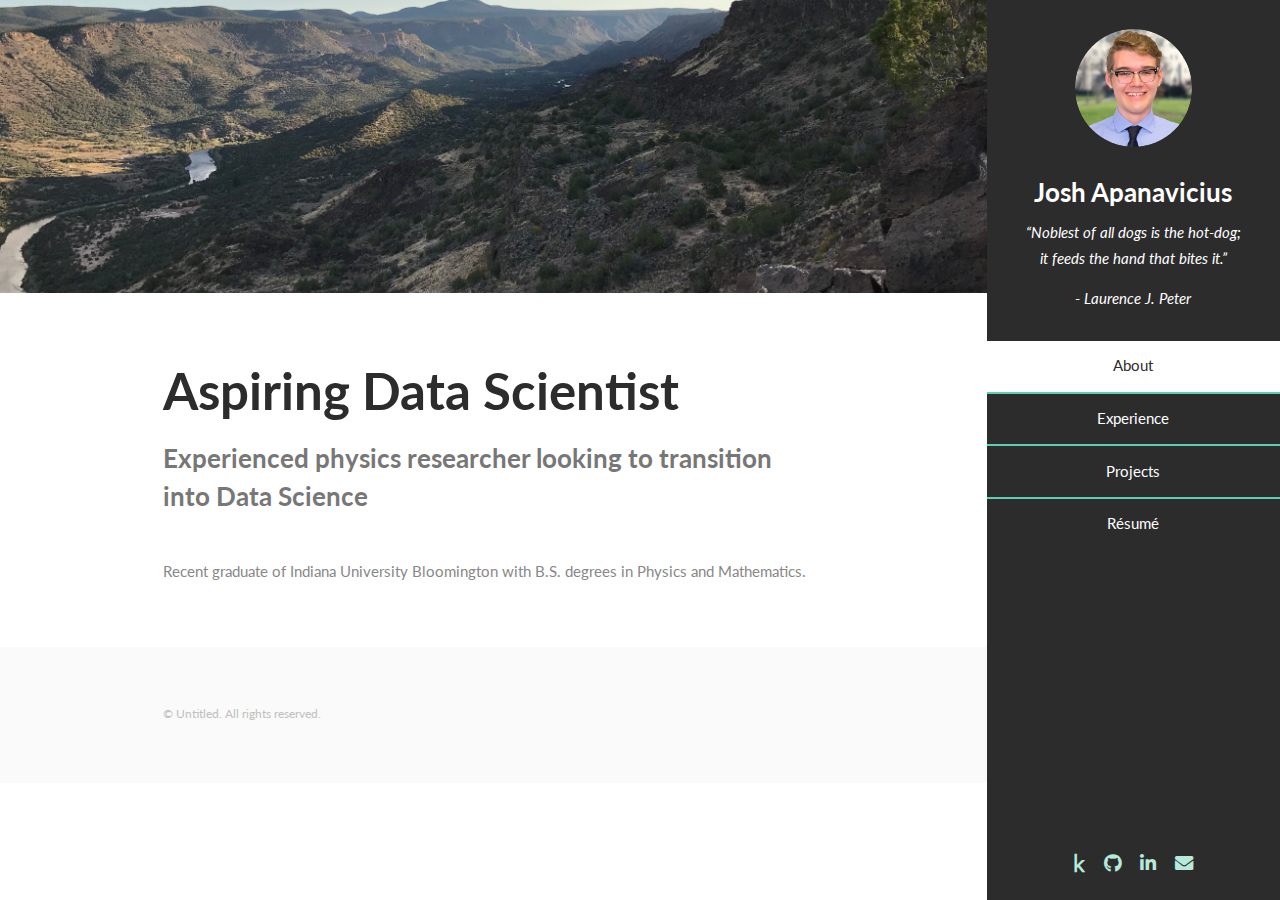
==== index.html @ dcc36e3f "Initial commit" ====
<!DOCTYPE HTML>
<!--
	Read Only by HTML5 UP
	html5up.net | @ajlkn
	Free for personal and commercial use under the CCA 3.0 license (html5up.net/license)
-->
<html>
	<head>
		<title>Read Only by HTML5 UP</title>
		<meta charset="utf-8" />
		<meta name="viewport" content="width=device-width, initial-scale=1, user-scalable=no" />
		<link rel="stylesheet" href="assets/css/main.css" />
	</head>
	<body class="is-preload">

		<!-- Header -->
			<section id="header">
				<header>
					<span class="image avatar"><img src="images/josh.jpg" alt="" /></span>
					<h1 id="logo"><a href="#">Josh Apanavicius</a></h1>
					<p style="color:white;">“Noblest of all dogs is the hot-dog; <br>
						it feeds the hand that bites it.”</p>

					<p style="color:white;"><em>- Laurence J. Peter</em></p>
				</header>
				<nav id="nav">
					<ul>
						<li><a href="#one" class="active">About</a></li>
						<li><a href="experience.html">Experience</a></li>
						<li><a href="projects.html" class="active">Projects</a></li>
						<li><a href="cv/apanavicius_j_cv.pdf" target="_blank">Résumé</a></li>
					</ul>
				</nav>
				<footer>
					<ul class="icons">
						<li><a href="https://www.kaggle.com/japanavi" target="_blank" class="icon brands fa-kaggle"><span class="label">Kaggle</span></a></li>
						<li><a href="https://github.com/japanavi" target="_blank" class="icon brands fa-github"><span class="label">Github</span></a></li>
						<li><a href="https://www.linkedin.com/in/joshua-apanavicius/" target="_blank" class="icon brands fa-linkedin-in"><span class="label">LinkedIn</span></a></li>
						<li><a href="mailto: apanavicius.josh146@gmail.com" class="icon solid fa-envelope"><span class="label">Email</span></a></li>
					</ul>
				</footer>
			</section>

		<!-- Wrapper -->
			<div id="wrapper">

				<!-- Main -->
					<div id="main">

						<!-- One -->
							<section id="one">
								<div class="image main" data-position="center">
									<img src="images/rio_grande.jpg" alt="" />
								</div>
								<div class="container">
									<header class="major">
										<h2>Aspiring Data Scientist</h2>
										<p>Experienced physics researcher looking to transition into Data Science</p>
									</header>
									<p>Recent graduate of Indiana University Bloomington with B.S. degrees in Physics and Mathematics. </p>
								</div>
							</section>

					</div>

				<!-- Footer -->
					<section id="footer">
						<div class="container">
							<ul class="copyright">
								<li>&copy; Untitled. All rights reserved.</li>
							</ul>
						</div>
					</section>

			</div>

		<!-- Scripts -->
			<script src="assets/js/jquery.min.js"></script>
			<script src="assets/js/jquery.scrollex.min.js"></script>
			<script src="assets/js/jquery.scrolly.min.js"></script>
			<script src="assets/js/browser.min.js"></script>
			<script src="assets/js/breakpoints.min.js"></script>
			<script src="assets/js/util.js"></script>
			<script src="assets/js/main.js"></script>

	</body>
</html>
---- assets/css/main.css ----
@import url("fontawesome-all.min.css");
@import url("https://fonts.googleapis.com/css?family=Lato:400,400italic,700,700italic|Source+Code+Pro:400");

/*
	Read Only by HTML5 UP
	html5up.net | @ajlkn
	Free for personal and commercial use under the CCA 3.0 license (html5up.net/license)
*/

html, body, div, span, applet, object,
iframe, h1, h2, h3, h4, h5, h6, p, blockquote,
pre, a, abbr, acronym, address, big, cite,
code, del, dfn, em, img, ins, kbd, q, s, samp,
small, strike, strong, sub, sup, tt, var, b,
u, i, center, dl, dt, dd, ol, ul, li, fieldset,
form, label, legend, table, caption, tbody,
tfoot, thead, tr, th, td, article, aside,
canvas, details, embed, figure, figcaption,
footer, header, hgroup, menu, nav, output, ruby,
section, summary, time, mark, audio, video {
	margin: 0;
	padding: 0;
	border: 0;
	font-size: 100%;
	font: inherit;
	vertical-align: baseline;}

article, aside, details, figcaption, figure,
footer, header, hgroup, menu, nav, section {
	display: block;}

body {
	line-height: 1;
}

ol, ul {
	list-style: none;
}

blockquote, q {
	quotes: none;
}

	blockquote:before, blockquote:after, q:before, q:after {
		content: '';
		content: none;
	}

table {
	border-collapse: collapse;
	border-spacing: 0;
}

body {
	-webkit-text-size-adjust: none;
}

mark {
	background-color: transparent;
	color: inherit;
}

input::-moz-focus-inner {
	border: 0;
	padding: 0;
}

input, select, textarea {
	-moz-appearance: none;
	-webkit-appearance: none;
	-ms-appearance: none;
	appearance: none;
}

/* Basic */

	html {
		box-sizing: border-box;
	}

	*, *:before, *:after {
		box-sizing: inherit;
	}

	body {
		background: #fff;
	}

		body.is-preload *, body.is-preload *:before, body.is-preload *:after {
			-moz-animation: none !important;
			-webkit-animation: none !important;
			-ms-animation: none !important;
			animation: none !important;
			-moz-transition: none !important;
			-webkit-transition: none !important;
			-ms-transition: none !important;
			transition: none !important;
		}

	body, input, select, textarea {
		color: #888;
		font-family: "Lato", sans-serif;
		font-size: 16pt;
		font-weight: 400;
		line-height: 1.75em;
	}

	a {
		-moz-transition: color 0.2s ease-in-out, border-color 0.2s ease-in-out;
		-webkit-transition: color 0.2s ease-in-out, border-color 0.2s ease-in-out;
		-ms-transition: color 0.2s ease-in-out, border-color 0.2s ease-in-out;
		transition: color 0.2s ease-in-out, border-color 0.2s ease-in-out;
		border-bottom: solid 1px #e4e4e4;
		color: inherit;
		text-decoration: none;
	}

		a:hover {
			border-bottom-color: transparent;
			color: #2c2c2c !important;
		}

	strong, b {
		color: #777;
		font-weight: 700;
	}

	em, i {
		font-style: italic;
	}

	p {
		margin: 0 0 2.25em 0;
	}

	h1, h2, h3, h4, h5, h6 {
		color: #777;
		font-weight: 700;
		line-height: 1em;
		margin: 0 0 0.5625em 0;
	}

		h1 a, h2 a, h3 a, h4 a, h5 a, h6 a {
			border: 0;
			color: inherit;
			text-decoration: none;
		}

	h2 {
		font-size: 2em;
		line-height: 1.5em;
	}

	h3 {
		font-size: 1.75em;
		line-height: 1.5em;
	}

	h4 {
		font-size: 1.25em;
		line-height: 1.5em;
	}

	h5 {
		font-size: 0.9em;
		line-height: 1.5em;
	}

	h6 {
		font-size: 0.7em;
		line-height: 1.5em;
	}

	sub {
		font-size: 0.8em;
		position: relative;
		top: 0.5em;
	}

	sup {
		font-size: 0.8em;
		position: relative;
		top: -0.5em;
	}

	hr {
		border: 0;
		border-bottom: solid 2px #f4f4f4;
		margin: 2.25em 0;
	}

		hr.major {
			margin: 3.375em 0;
		}

	blockquote {
		border-left: solid 8px #e4e4e4;
		font-style: italic;
		margin: 0 0 2.25em 0;
		padding: 0.5em 0 0.5em 2em;
	}

	code {
		background: #555;
		border-radius: 5px;
		color: #fff;
		font-family: "Source Code Pro", monospace;
		font-size: 0.9em;
		margin: 0 0.25em;
		padding: 0.25em 0.65em;
	}

	pre {
		font-family: "Source Code Pro", monospace;
		font-size: 0.9em;
		margin: 0 0 2.25em 0;
	}

		pre code {
			-webkit-overflow-scrolling: touch;
			display: block;
			line-height: 1.5em;
			overflow-x: auto;
			padding: 1em 1.5em;
		}

	.align-left {
		text-align: left;
	}

	.align-center {
		text-align: center;
	}

	.align-right {
		text-align: right;
	}

/* Row */

	.row {
		display: flex;
		flex-wrap: wrap;
		box-sizing: border-box;
		align-items: stretch;
	}

		.row > * {
			box-sizing: border-box;
		}

		.row.gtr-uniform > * > :last-child {
			margin-bottom: 0;
		}

		.row.aln-left {
			justify-content: flex-start;
		}

		.row.aln-center {
			justify-content: center;
		}

		.row.aln-right {
			justify-content: flex-end;
		}

		.row.aln-top {
			align-items: flex-start;
		}

		.row.aln-middle {
			align-items: center;
		}

		.row.aln-bottom {
			align-items: flex-end;
		}

		.row > .imp {
			order: -1;
		}

		.row > .col-1 {
			width: 8.33333%;
		}

		.row > .off-1 {
			margin-left: 8.33333%;
		}

		.row > .col-2 {
			width: 16.66667%;
		}

		.row > .off-2 {
			margin-left: 16.66667%;
		}

		.row > .col-3 {
			width: 25%;
		}

		.row > .off-3 {
			margin-left: 25%;
		}

		.row > .col-4 {
			width: 33.33333%;
		}

		.row > .off-4 {
			margin-left: 33.33333%;
		}

		.row > .col-5 {
			width: 41.66667%;
		}

		.row > .off-5 {
			margin-left: 41.66667%;
		}

		.row > .col-6 {
			width: 50%;
		}

		.row > .off-6 {
			margin-left: 50%;
		}

		.row > .col-7 {
			width: 58.33333%;
		}

		.row > .off-7 {
			margin-left: 58.33333%;
		}

		.row > .col-8 {
			width: 66.66667%;
		}

		.row > .off-8 {
			margin-left: 66.66667%;
		}

		.row > .col-9 {
			width: 75%;
		}

		.row > .off-9 {
			margin-left: 75%;
		}

		.row > .col-10 {
			width: 83.33333%;
		}

		.row > .off-10 {
			margin-left: 83.33333%;
		}

		.row > .col-11 {
			width: 91.66667%;
		}

		.row > .off-11 {
			margin-left: 91.66667%;
		}

		.row > .col-12 {
			width: 100%;
		}

		.row > .off-12 {
			margin-left: 100%;
		}

		.row.gtr-0 {
			margin-top: 0;
			margin-left: 0em;
		}

			.row.gtr-0 > * {
				padding: 0 0 0 0em;
			}

			.row.gtr-0.gtr-uniform {
				margin-top: 0em;
			}

				.row.gtr-0.gtr-uniform > * {
					padding-top: 0em;
				}

		.row.gtr-25 {
			margin-top: 0;
			margin-left: -0.5em;
		}

			.row.gtr-25 > * {
				padding: 0 0 0 0.5em;
			}

			.row.gtr-25.gtr-uniform {
				margin-top: -0.5em;
			}

				.row.gtr-25.gtr-uniform > * {
					padding-top: 0.5em;
				}

		.row.gtr-50 {
			margin-top: 0;
			margin-left: -1em;
		}

			.row.gtr-50 > * {
				padding: 0 0 0 1em;
			}

			.row.gtr-50.gtr-uniform {
				margin-top: -1em;
			}

				.row.gtr-50.gtr-uniform > * {
					padding-top: 1em;
				}

		.row {
			margin-top: 0;
			margin-left: -2em;
		}

			.row > * {
				padding: 0 0 0 2em;
			}

			.row.gtr-uniform {
				margin-top: -2em;
			}

				.row.gtr-uniform > * {
					padding-top: 2em;
				}

		.row.gtr-150 {
			margin-top: 0;
			margin-left: -3em;
		}

			.row.gtr-150 > * {
				padding: 0 0 0 3em;
			}

			.row.gtr-150.gtr-uniform {
				margin-top: -3em;
			}

				.row.gtr-150.gtr-uniform > * {
					padding-top: 3em;
				}

		.row.gtr-200 {
			margin-top: 0;
			margin-left: -4em;
		}

			.row.gtr-200 > * {
				padding: 0 0 0 4em;
			}

			.row.gtr-200.gtr-uniform {
				margin-top: -4em;
			}

				.row.gtr-200.gtr-uniform > * {
					padding-top: 4em;
				}

		@media screen and (max-width: 1680px) {

			.row {
				display: flex;
				flex-wrap: wrap;
				box-sizing: border-box;
				align-items: stretch;
			}

				.row > * {
					box-sizing: border-box;
				}

				.row.gtr-uniform > * > :last-child {
					margin-bottom: 0;
				}

				.row.aln-left {
					justify-content: flex-start;
				}

				.row.aln-center {
					justify-content: center;
				}

				.row.aln-right {
					justify-content: flex-end;
				}

				.row.aln-top {
					align-items: flex-start;
				}

				.row.aln-middle {
					align-items: center;
				}

				.row.aln-bottom {
					align-items: flex-end;
				}

				.row > .imp-xlarge {
					order: -1;
				}

				.row > .col-1-xlarge {
					width: 8.33333%;
				}

				.row > .off-1-xlarge {
					margin-left: 8.33333%;
				}

				.row > .col-2-xlarge {
					width: 16.66667%;
				}

				.row > .off-2-xlarge {
					margin-left: 16.66667%;
				}

				.row > .col-3-xlarge {
					width: 25%;
				}

				.row > .off-3-xlarge {
					margin-left: 25%;
				}

				.row > .col-4-xlarge {
					width: 33.33333%;
				}

				.row > .off-4-xlarge {
					margin-left: 33.33333%;
				}

				.row > .col-5-xlarge {
					width: 41.66667%;
				}

				.row > .off-5-xlarge {
					margin-left: 41.66667%;
				}

				.row > .col-6-xlarge {
					width: 50%;
				}

				.row > .off-6-xlarge {
					margin-left: 50%;
				}

				.row > .col-7-xlarge {
					width: 58.33333%;
				}

				.row > .off-7-xlarge {
					margin-left: 58.33333%;
				}

				.row > .col-8-xlarge {
					width: 66.66667%;
				}

				.row > .off-8-xlarge {
					margin-left: 66.66667%;
				}

				.row > .col-9-xlarge {
					width: 75%;
				}

				.row > .off-9-xlarge {
					margin-left: 75%;
				}

				.row > .col-10-xlarge {
					width: 83.33333%;
				}

				.row > .off-10-xlarge {
					margin-left: 83.33333%;
				}

				.row > .col-11-xlarge {
					width: 91.66667%;
				}

				.row > .off-11-xlarge {
					margin-left: 91.66667%;
				}

				.row > .col-12-xlarge {
					width: 100%;
				}

				.row > .off-12-xlarge {
					margin-left: 100%;
				}

				.row.gtr-0 {
					margin-top: 0;
					margin-left: 0em;
				}

					.row.gtr-0 > * {
						padding: 0 0 0 0em;
					}

					.row.gtr-0.gtr-uniform {
						margin-top: 0em;
					}

						.row.gtr-0.gtr-uniform > * {
							padding-top: 0em;
						}

				.row.gtr-25 {
					margin-top: 0;
					margin-left: -0.5em;
				}

					.row.gtr-25 > * {
						padding: 0 0 0 0.5em;
					}

					.row.gtr-25.gtr-uniform {
						margin-top: -0.5em;
					}

						.row.gtr-25.gtr-uniform > * {
							padding-top: 0.5em;
						}

				.row.gtr-50 {
					margin-top: 0;
					margin-left: -1em;
				}

					.row.gtr-50 > * {
						padding: 0 0 0 1em;
					}

					.row.gtr-50.gtr-uniform {
						margin-top: -1em;
					}

						.row.gtr-50.gtr-uniform > * {
							padding-top: 1em;
						}

				.row {
					margin-top: 0;
					margin-left: -2em;
				}

					.row > * {
						padding: 0 0 0 2em;
					}

					.row.gtr-uniform {
						margin-top: -2em;
					}

						.row.gtr-uniform > * {
							padding-top: 2em;
						}

				.row.gtr-150 {
					margin-top: 0;
					margin-left: -3em;
				}

					.row.gtr-150 > * {
						padding: 0 0 0 3em;
					}

					.row.gtr-150.gtr-uniform {
						margin-top: -3em;
					}

						.row.gtr-150.gtr-uniform > * {
							padding-top: 3em;
						}

				.row.gtr-200 {
					margin-top: 0;
					margin-left: -4em;
				}

					.row.gtr-200 > * {
						padding: 0 0 0 4em;
					}

					.row.gtr-200.gtr-uniform {
						margin-top: -4em;
					}

						.row.gtr-200.gtr-uniform > * {
							padding-top: 4em;
						}

		}

		@media screen and (max-width: 1280px) {

			.row {
				display: flex;
				flex-wrap: wrap;
				box-sizing: border-box;
				align-items: stretch;
			}

				.row > * {
					box-sizing: border-box;
				}

				.row.gtr-uniform > * > :last-child {
					margin-bottom: 0;
				}

				.row.aln-left {
					justify-content: flex-start;
				}

				.row.aln-center {
					justify-content: center;
				}

				.row.aln-right {
					justify-content: flex-end;
				}

				.row.aln-top {
					align-items: flex-start;
				}

				.row.aln-middle {
					align-items: center;
				}

				.row.aln-bottom {
					align-items: flex-end;
				}

				.row > .imp-large {
					order: -1;
				}

				.row > .col-1-large {
					width: 8.33333%;
				}

				.row > .off-1-large {
					margin-left: 8.33333%;
				}

				.row > .col-2-large {
					width: 16.66667%;
				}

				.row > .off-2-large {
					margin-left: 16.66667%;
				}

				.row > .col-3-large {
					width: 25%;
				}

				.row > .off-3-large {
					margin-left: 25%;
				}

				.row > .col-4-large {
					width: 33.33333%;
				}

				.row > .off-4-large {
					margin-left: 33.33333%;
				}

				.row > .col-5-large {
					width: 41.66667%;
				}

				.row > .off-5-large {
					margin-left: 41.66667%;
				}

				.row > .col-6-large {
					width: 50%;
				}

				.row > .off-6-large {
					margin-left: 50%;
				}

				.row > .col-7-large {
					width: 58.33333%;
				}

				.row > .off-7-large {
					margin-left: 58.33333%;
				}

				.row > .col-8-large {
					width: 66.66667%;
				}

				.row > .off-8-large {
					margin-left: 66.66667%;
				}

				.row > .col-9-large {
					width: 75%;
				}

				.row > .off-9-large {
					margin-left: 75%;
				}

				.row > .col-10-large {
					width: 83.33333%;
				}

				.row > .off-10-large {
					margin-left: 83.33333%;
				}

				.row > .col-11-large {
					width: 91.66667%;
				}

				.row > .off-11-large {
					margin-left: 91.66667%;
				}

				.row > .col-12-large {
					width: 100%;
				}

				.row > .off-12-large {
					margin-left: 100%;
				}

				.row.gtr-0 {
					margin-top: 0;
					margin-left: 0em;
				}

					.row.gtr-0 > * {
						padding: 0 0 0 0em;
					}

					.row.gtr-0.gtr-uniform {
						margin-top: 0em;
					}

						.row.gtr-0.gtr-uniform > * {
							padding-top: 0em;
						}

				.row.gtr-25 {
					margin-top: 0;
					margin-left: -0.375em;
				}

					.row.gtr-25 > * {
						padding: 0 0 0 0.375em;
					}

					.row.gtr-25.gtr-uniform {
						margin-top: -0.375em;
					}

						.row.gtr-25.gtr-uniform > * {
							padding-top: 0.375em;
						}

				.row.gtr-50 {
					margin-top: 0;
					margin-left: -0.75em;
				}

					.row.gtr-50 > * {
						padding: 0 0 0 0.75em;
					}

					.row.gtr-50.gtr-uniform {
						margin-top: -0.75em;
					}

						.row.gtr-50.gtr-uniform > * {
							padding-top: 0.75em;
						}

				.row {
					margin-top: 0;
					margin-left: -1.5em;
				}

					.row > * {
						padding: 0 0 0 1.5em;
					}

					.row.gtr-uniform {
						margin-top: -1.5em;
					}

						.row.gtr-uniform > * {
							padding-top: 1.5em;
						}

				.row.gtr-150 {
					margin-top: 0;
					margin-left: -2.25em;
				}

					.row.gtr-150 > * {
						padding: 0 0 0 2.25em;
					}

					.row.gtr-150.gtr-uniform {
						margin-top: -2.25em;
					}

						.row.gtr-150.gtr-uniform > * {
							padding-top: 2.25em;
						}

				.row.gtr-200 {
					margin-top: 0;
					margin-left: -3em;
				}

					.row.gtr-200 > * {
						padding: 0 0 0 3em;
					}

					.row.gtr-200.gtr-uniform {
						margin-top: -3em;
					}

						.row.gtr-200.gtr-uniform > * {
							padding-top: 3em;
						}

		}

		@media screen and (max-width: 1024px) {

			.row {
				display: flex;
				flex-wrap: wrap;
				box-sizing: border-box;
				align-items: stretch;
			}

				.row > * {
					box-sizing: border-box;
				}

				.row.gtr-uniform > * > :last-child {
					margin-bottom: 0;
				}

				.row.aln-left {
					justify-content: flex-start;
				}

				.row.aln-center {
					justify-content: center;
				}

				.row.aln-right {
					justify-content: flex-end;
				}

				.row.aln-top {
					align-items: flex-start;
				}

				.row.aln-middle {
					align-items: center;
				}

				.row.aln-bottom {
					align-items: flex-end;
				}

				.row > .imp-medium {
					order: -1;
				}

				.row > .col-1-medium {
					width: 8.33333%;
				}

				.row > .off-1-medium {
					margin-left: 8.33333%;
				}

				.row > .col-2-medium {
					width: 16.66667%;
				}

				.row > .off-2-medium {
					margin-left: 16.66667%;
				}

				.row > .col-3-medium {
					width: 25%;
				}

				.row > .off-3-medium {
					margin-left: 25%;
				}

				.row > .col-4-medium {
					width: 33.33333%;
				}

				.row > .off-4-medium {
					margin-left: 33.33333%;
				}

				.row > .col-5-medium {
					width: 41.66667%;
				}

				.row > .off-5-medium {
					margin-left: 41.66667%;
				}

				.row > .col-6-medium {
					width: 50%;
				}

				.row > .off-6-medium {
					margin-left: 50%;
				}

				.row > .col-7-medium {
					width: 58.33333%;
				}

				.row > .off-7-medium {
					margin-left: 58.33333%;
				}

				.row > .col-8-medium {
					width: 66.66667%;
				}

				.row > .off-8-medium {
					margin-left: 66.66667%;
				}

				.row > .col-9-medium {
					width: 75%;
				}

				.row > .off-9-medium {
					margin-left: 75%;
				}

				.row > .col-10-medium {
					width: 83.33333%;
				}

				.row > .off-10-medium {
					margin-left: 83.33333%;
				}

				.row > .col-11-medium {
					width: 91.66667%;
				}

				.row > .off-11-medium {
					margin-left: 91.66667%;
				}

				.row > .col-12-medium {
					width: 100%;
				}

				.row > .off-12-medium {
					margin-left: 100%;
				}

				.row.gtr-0 {
					margin-top: 0;
					margin-left: 0em;
				}

					.row.gtr-0 > * {
						padding: 0 0 0 0em;
					}

					.row.gtr-0.gtr-uniform {
						margin-top: 0em;
					}

						.row.gtr-0.gtr-uniform > * {
							padding-top: 0em;
						}

				.row.gtr-25 {
					margin-top: 0;
					margin-left: -0.375em;
				}

					.row.gtr-25 > * {
						padding: 0 0 0 0.375em;
					}

					.row.gtr-25.gtr-uniform {
						margin-top: -0.375em;
					}

						.row.gtr-25.gtr-uniform > * {
							padding-top: 0.375em;
						}

				.row.gtr-50 {
					margin-top: 0;
					margin-left: -0.75em;
				}

					.row.gtr-50 > * {
						padding: 0 0 0 0.75em;
					}

					.row.gtr-50.gtr-uniform {
						margin-top: -0.75em;
					}

						.row.gtr-50.gtr-uniform > * {
							padding-top: 0.75em;
						}

				.row {
					margin-top: 0;
					margin-left: -1.5em;
				}

					.row > * {
						padding: 0 0 0 1.5em;
					}

					.row.gtr-uniform {
						margin-top: -1.5em;
					}

						.row.gtr-uniform > * {
							padding-top: 1.5em;
						}

				.row.gtr-150 {
					margin-top: 0;
					margin-left: -2.25em;
				}

					.row.gtr-150 > * {
						padding: 0 0 0 2.25em;
					}

					.row.gtr-150.gtr-uniform {
						margin-top: -2.25em;
					}

						.row.gtr-150.gtr-uniform > * {
							padding-top: 2.25em;
						}

				.row.gtr-200 {
					margin-top: 0;
					margin-left: -3em;
				}

					.row.gtr-200 > * {
						padding: 0 0 0 3em;
					}

					.row.gtr-200.gtr-uniform {
						margin-top: -3em;
					}

						.row.gtr-200.gtr-uniform > * {
							padding-top: 3em;
						}

		}

		@media screen and (max-width: 736px) {

			.row {
				display: flex;
				flex-wrap: wrap;
				box-sizing: border-box;
				align-items: stretch;
			}

				.row > * {
					box-sizing: border-box;
				}

				.row.gtr-uniform > * > :last-child {
					margin-bottom: 0;
				}

				.row.aln-left {
					justify-content: flex-start;
				}

				.row.aln-center {
					justify-content: center;
				}

				.row.aln-right {
					justify-content: flex-end;
				}

				.row.aln-top {
					align-items: flex-start;
				}

				.row.aln-middle {
					align-items: center;
				}

				.row.aln-bottom {
					align-items: flex-end;
				}

				.row > .imp-small {
					order: -1;
				}

				.row > .col-1-small {
					width: 8.33333%;
				}

				.row > .off-1-small {
					margin-left: 8.33333%;
				}

				.row > .col-2-small {
					width: 16.66667%;
				}

				.row > .off-2-small {
					margin-left: 16.66667%;
				}

				.row > .col-3-small {
					width: 25%;
				}

				.row > .off-3-small {
					margin-left: 25%;
				}

				.row > .col-4-small {
					width: 33.33333%;
				}

				.row > .off-4-small {
					margin-left: 33.33333%;
				}

				.row > .col-5-small {
					width: 41.66667%;
				}

				.row > .off-5-small {
					margin-left: 41.66667%;
				}

				.row > .col-6-small {
					width: 50%;
				}

				.row > .off-6-small {
					margin-left: 50%;
				}

				.row > .col-7-small {
					width: 58.33333%;
				}

				.row > .off-7-small {
					margin-left: 58.33333%;
				}

				.row > .col-8-small {
					width: 66.66667%;
				}

				.row > .off-8-small {
					margin-left: 66.66667%;
				}

				.row > .col-9-small {
					width: 75%;
				}

				.row > .off-9-small {
					margin-left: 75%;
				}

				.row > .col-10-small {
					width: 83.33333%;
				}

				.row > .off-10-small {
					margin-left: 83.33333%;
				}

				.row > .col-11-small {
					width: 91.66667%;
				}

				.row > .off-11-small {
					margin-left: 91.66667%;
				}

				.row > .col-12-small {
					width: 100%;
				}

				.row > .off-12-small {
					margin-left: 100%;
				}

				.row.gtr-0 {
					margin-top: 0;
					margin-left: 0em;
				}

					.row.gtr-0 > * {
						padding: 0 0 0 0em;
					}

					.row.gtr-0.gtr-uniform {
						margin-top: 0em;
					}

						.row.gtr-0.gtr-uniform > * {
							padding-top: 0em;
						}

				.row.gtr-25 {
					margin-top: 0;
					margin-left: -0.3125em;
				}

					.row.gtr-25 > * {
						padding: 0 0 0 0.3125em;
					}

					.row.gtr-25.gtr-uniform {
						margin-top: -0.3125em;
					}

						.row.gtr-25.gtr-uniform > * {
							padding-top: 0.3125em;
						}

				.row.gtr-50 {
					margin-top: 0;
					margin-left: -0.625em;
				}

					.row.gtr-50 > * {
						padding: 0 0 0 0.625em;
					}

					.row.gtr-50.gtr-uniform {
						margin-top: -0.625em;
					}

						.row.gtr-50.gtr-uniform > * {
							padding-top: 0.625em;
						}

				.row {
					margin-top: 0;
					margin-left: -1.25em;
				}

					.row > * {
						padding: 0 0 0 1.25em;
					}

					.row.gtr-uniform {
						margin-top: -1.25em;
					}

						.row.gtr-uniform > * {
							padding-top: 1.25em;
						}

				.row.gtr-150 {
					margin-top: 0;
					margin-left: -1.875em;
				}

					.row.gtr-150 > * {
						padding: 0 0 0 1.875em;
					}

					.row.gtr-150.gtr-uniform {
						margin-top: -1.875em;
					}

						.row.gtr-150.gtr-uniform > * {
							padding-top: 1.875em;
						}

				.row.gtr-200 {
					margin-top: 0;
					margin-left: -2.5em;
				}

					.row.gtr-200 > * {
						padding: 0 0 0 2.5em;
					}

					.row.gtr-200.gtr-uniform {
						margin-top: -2.5em;
					}

						.row.gtr-200.gtr-uniform > * {
							padding-top: 2.5em;
						}

		}

		@media screen and (max-width: 480px) {

			.row {
				display: flex;
				flex-wrap: wrap;
				box-sizing: border-box;
				align-items: stretch;
			}

				.row > * {
					box-sizing: border-box;
				}

				.row.gtr-uniform > * > :last-child {
					margin-bottom: 0;
				}

				.row.aln-left {
					justify-content: flex-start;
				}

				.row.aln-center {
					justify-content: center;
				}

				.row.aln-right {
					justify-content: flex-end;
				}

				.row.aln-top {
					align-items: flex-start;
				}

				.row.aln-middle {
					align-items: center;
				}

				.row.aln-bottom {
					align-items: flex-end;
				}

				.row > .imp-xsmall {
					order: -1;
				}

				.row > .col-1-xsmall {
					width: 8.33333%;
				}

				.row > .off-1-xsmall {
					margin-left: 8.33333%;
				}

				.row > .col-2-xsmall {
					width: 16.66667%;
				}

				.row > .off-2-xsmall {
					margin-left: 16.66667%;
				}

				.row > .col-3-xsmall {
					width: 25%;
				}

				.row > .off-3-xsmall {
					margin-left: 25%;
				}

				.row > .col-4-xsmall {
					width: 33.33333%;
				}

				.row > .off-4-xsmall {
					margin-left: 33.33333%;
				}

				.row > .col-5-xsmall {
					width: 41.66667%;
				}

				.row > .off-5-xsmall {
					margin-left: 41.66667%;
				}

				.row > .col-6-xsmall {
					width: 50%;
				}

				.row > .off-6-xsmall {
					margin-left: 50%;
				}

				.row > .col-7-xsmall {
					width: 58.33333%;
				}

				.row > .off-7-xsmall {
					margin-left: 58.33333%;
				}

				.row > .col-8-xsmall {
					width: 66.66667%;
				}

				.row > .off-8-xsmall {
					margin-left: 66.66667%;
				}

				.row > .col-9-xsmall {
					width: 75%;
				}

				.row > .off-9-xsmall {
					margin-left: 75%;
				}

				.row > .col-10-xsmall {
					width: 83.33333%;
				}

				.row > .off-10-xsmall {
					margin-left: 83.33333%;
				}

				.row > .col-11-xsmall {
					width: 91.66667%;
				}

				.row > .off-11-xsmall {
					margin-left: 91.66667%;
				}

				.row > .col-12-xsmall {
					width: 100%;
				}

				.row > .off-12-xsmall {
					margin-left: 100%;
				}

				.row.gtr-0 {
					margin-top: 0;
					margin-left: 0em;
				}

					.row.gtr-0 > * {
						padding: 0 0 0 0em;
					}

					.row.gtr-0.gtr-uniform {
						margin-top: 0em;
					}

						.row.gtr-0.gtr-uniform > * {
							padding-top: 0em;
						}

				.row.gtr-25 {
					margin-top: 0;
					margin-left: -0.3125em;
				}

					.row.gtr-25 > * {
						padding: 0 0 0 0.3125em;
					}

					.row.gtr-25.gtr-uniform {
						margin-top: -0.3125em;
					}

						.row.gtr-25.gtr-uniform > * {
							padding-top: 0.3125em;
						}

				.row.gtr-50 {
					margin-top: 0;
					margin-left: -0.625em;
				}

					.row.gtr-50 > * {
						padding: 0 0 0 0.625em;
					}

					.row.gtr-50.gtr-uniform {
						margin-top: -0.625em;
					}

						.row.gtr-50.gtr-uniform > * {
							padding-top: 0.625em;
						}

				.row {
					margin-top: 0;
					margin-left: -1.25em;
				}

					.row > * {
						padding: 0 0 0 1.25em;
					}

					.row.gtr-uniform {
						margin-top: -1.25em;
					}

						.row.gtr-uniform > * {
							padding-top: 1.25em;
						}

				.row.gtr-150 {
					margin-top: 0;
					margin-left: -1.875em;
				}

					.row.gtr-150 > * {
						padding: 0 0 0 1.875em;
					}

					.row.gtr-150.gtr-uniform {
						margin-top: -1.875em;
					}

						.row.gtr-150.gtr-uniform > * {
							padding-top: 1.875em;
						}

				.row.gtr-200 {
					margin-top: 0;
					margin-left: -2.5em;
				}

					.row.gtr-200 > * {
						padding: 0 0 0 2.5em;
					}

					.row.gtr-200.gtr-uniform {
						margin-top: -2.5em;
					}

						.row.gtr-200.gtr-uniform > * {
							padding-top: 2.5em;
						}

		}

/* Container */

	.container {
		margin: 0 auto;
		max-width: calc(100% - 4.5em);
		width: 45em;
	}

		.container.xsmall {
			width: 11.25em;
		}

		.container.small {
			width: 22.5em;
		}

		.container.medium {
			width: 33.75em;
		}

		.container.large {
			width: 56.25em;
		}

		.container.xlarge {
			width: 67.5em;
		}

		.container.max {
			width: 100%;
		}

		@media screen and (max-width: 1024px) {

			.container {
				width: 100% !important;
			}

		}

		@media screen and (max-width: 480px) {

			.container {
				max-width: calc(100% - 3.375em);
			}

		}

/* Section/Article */

	section.special, article.special {
		text-align: center;
	}

	header p {
		color: #aaa;
		position: relative;
		margin: 0 0 1.6875em 0;
	}

	header h2 + p {
		font-size: 1.25em;
		margin-top: -0.5em;
		line-height: 1.5em;
	}

	header h3 + p {
		font-size: 1.1em;
		margin-top: -0.35em;
		line-height: 1.5em;
	}

	header h4 + p,
	header h5 + p,
	header h6 + p {
		font-size: 0.9em;
		margin-top: -0.25em;
		line-height: 1.5em;
	}

	header.major h2 {
		color: #2c2c2c;
		font-size: 3.5em;
	}

		header.major h2 + p {
			color: #777;
			font-size: 1.75em;
			font-weight: 700;
			margin-top: -0.75em;
		}

/* Form */

	form {
		margin: 0 0 2.25em 0;
	}

	label {
		color: #777;
		display: block;
		font-size: 0.9em;
		font-weight: 700;
		margin: 0 0 1.125em 0;
	}

	input::-moz-focus-inner {
		border: 0;
		padding: 0;
	}

	input[type="text"],
	input[type="password"],
	input[type="email"],
	select,
	textarea {
		-moz-appearance: none;
		-webkit-appearance: none;
		-ms-appearance: none;
		appearance: none;
		border-radius: 5px;
		border: none;
		border: solid 2px #e4e4e4;
		color: inherit;
		display: block;
		outline: 0;
		padding: 0 1em;
		text-decoration: none;
		width: 100%;
	}

		input[type="text"]:invalid,
		input[type="password"]:invalid,
		input[type="email"]:invalid,
		select:invalid,
		textarea:invalid {
			box-shadow: none;
		}

		input[type="text"]:focus,
		input[type="password"]:focus,
		input[type="email"]:focus,
		select:focus,
		textarea:focus {
			border-color: #2c2c2c;
		}

	select {
		background-image: url("data:image/svg+xml;charset=utf8,%3Csvg xmlns='http://www.w3.org/2000/svg' width='40' height='40' preserveAspectRatio='none' viewBox='0 0 40 40'%3E%3Cpath d='M9.4,12.3l10.4,10.4l10.4-10.4c0.2-0.2,0.5-0.4,0.9-0.4c0.3,0,0.6,0.1,0.9,0.4l3.3,3.3c0.2,0.2,0.4,0.5,0.4,0.9 c0,0.4-0.1,0.6-0.4,0.9L20.7,31.9c-0.2,0.2-0.5,0.4-0.9,0.4c-0.3,0-0.6-0.1-0.9-0.4L4.3,17.3c-0.2-0.2-0.4-0.5-0.4-0.9 c0-0.4,0.1-0.6,0.4-0.9l3.3-3.3c0.2-0.2,0.5-0.4,0.9-0.4S9.1,12.1,9.4,12.3z' fill='%23e4e4e4' /%3E%3C/svg%3E");
		background-size: 1.25em;
		background-repeat: no-repeat;
		background-position: calc(100% - 1em) center;
		height: 2.75em;
		padding-right: 2.75em;
		text-overflow: ellipsis;
	}

		select option {
			color: #777;
			background: #fff;
		}

		select:focus::-ms-value {
			background-color: transparent;
		}

		select::-ms-expand {
			display: none;
		}

	input[type="text"],
	input[type="password"],
	input[type="email"],
	select {
		height: 2.75em;
	}

	textarea {
		padding: 0.75em 1em;
	}

	input[type="checkbox"],
	input[type="radio"] {
		-moz-appearance: none;
		-webkit-appearance: none;
		-ms-appearance: none;
		appearance: none;
		display: block;
		float: left;
		margin-right: -2em;
		opacity: 0;
		width: 1em;
		z-index: -1;
	}

		input[type="checkbox"] + label,
		input[type="radio"] + label {
			text-decoration: none;
			color: #888;
			cursor: pointer;
			display: inline-block;
			font-size: 1em;
			font-weight: 400;
			padding-left: 2.4em;
			padding-right: 0.75em;
			position: relative;
		}

			input[type="checkbox"] + label:before,
			input[type="radio"] + label:before {
				-moz-osx-font-smoothing: grayscale;
				-webkit-font-smoothing: antialiased;
				display: inline-block;
				font-style: normal;
				font-variant: normal;
				text-rendering: auto;
				line-height: 1;
				text-transform: none !important;
				font-family: 'Font Awesome 5 Free';
				font-weight: 900;
			}

			input[type="checkbox"] + label:before,
			input[type="radio"] + label:before {
				background: #fafafa;
				border-radius: 5px;
				border: solid 2px #e4e4e4;
				content: '';
				display: inline-block;
				font-size: 0.8em;
				height: 2.0625em;
				left: 0;
				line-height: 2.0625em;
				position: absolute;
				text-align: center;
				top: 0;
				width: 2.0625em;
			}

		input[type="checkbox"]:checked + label:before,
		input[type="radio"]:checked + label:before {
			background: #989898;
			border-color: #989898;
			color: #ffffff;
			content: '\f00c';
		}

		input[type="checkbox"]:focus + label:before,
		input[type="radio"]:focus + label:before {
			border-color: #2c2c2c;
		}

	input[type="checkbox"] + label:before {
		border-radius: 5px;
	}

	input[type="radio"] + label:before {
		border-radius: 100%;
	}

	::-webkit-input-placeholder {
		color: #aaa !important;
		font-style: italic;
		opacity: 1.0;
	}

	:-moz-placeholder {
		color: #aaa !important;
		font-style: italic;
		opacity: 1.0;
	}

	::-moz-placeholder {
		color: #aaa !important;
		font-style: italic;
		opacity: 1.0;
	}

	:-ms-input-placeholder {
		color: #aaa !important;
		font-style: italic;
		opacity: 1.0;
	}

/* Box */

	.box {
		border-radius: 5px;
		border: solid 2px #e4e4e4;
		margin-bottom: 2.25em;
		padding: 1.5em;
	}

		.box > :last-child,
		.box > :last-child > :last-child,
		.box > :last-child > :last-child > :last-child {
			margin-bottom: 0;
		}

		.box.alt {
			border: 0;
			border-radius: 0;
			padding: 0;
		}

/* Icon */

	.icon {
		text-decoration: none;
		border-bottom: none;
		position: relative;
	}

		.icon:before {
			-moz-osx-font-smoothing: grayscale;
			-webkit-font-smoothing: antialiased;
			display: inline-block;
			font-style: normal;
			font-variant: normal;
			text-rendering: auto;
			line-height: 1;
			text-transform: none !important;
			font-family: 'Font Awesome 5 Free';
			font-weight: 400;
		}

		.icon > .label {
			display: none;
		}

		.icon:before {
			line-height: inherit;
		}

		.icon.solid:before {
			font-weight: 900;
		}

		.icon.brands:before {
			font-family: 'Font Awesome 5 Brands';
		}

/* Image */

	.image {
		border-radius: 5px;
		border: 0;
		display: inline-block;
		position: relative;
	}

		.image[data-position] img {
			-moz-object-fit: cover;
			-webkit-object-fit: cover;
			-ms-object-fit: cover;
			object-fit: cover;
			display: block;
			position: absolute;
			top: 0;
			left: 0;
			width: 100%;
			height: 100%;
		}

		.image[data-position="top left"] img {
			-moz-object-position: top left;
			-webkit-object-position: top left;
			-ms-object-position: top left;
			object-position: top left;
		}

		.image[data-position="top"] img {
			-moz-object-position: top;
			-webkit-object-position: top;
			-ms-object-position: top;
			object-position: top;
		}

		.image[data-position="top right"] img {
			-moz-object-position: top right;
			-webkit-object-position: top right;
			-ms-object-position: top right;
			object-position: top right;
		}

		.image[data-position="right"] img {
			-moz-object-position: right;
			-webkit-object-position: right;
			-ms-object-position: right;
			object-position: right;
		}

		.image[data-position="bottom right"] img {
			-moz-object-position: bottom right;
			-webkit-object-position: bottom right;
			-ms-object-position: bottom right;
			object-position: bottom right;
		}

		.image[data-position="bottom"] img {
			-moz-object-position: bottom;
			-webkit-object-position: bottom;
			-ms-object-position: bottom;
			object-position: bottom;
		}

		.image[data-position="bottom left"] img {
			-moz-object-position: bottom left;
			-webkit-object-position: bottom left;
			-ms-object-position: bottom left;
			object-position: bottom left;
		}

		.image[data-position="left"] img {
			-moz-object-position: left;
			-webkit-object-position: left;
			-ms-object-position: left;
			object-position: left;
		}

		.image[data-position="center"] img {
			-moz-object-position: center;
			-webkit-object-position: center;
			-ms-object-position: center;
			object-position: center;
		}

		.image[data-position="25% 25%"] img {
			-moz-object-position: 25% 25%;
			-webkit-object-position: 25% 25%;
			-ms-object-position: 25% 25%;
			object-position: 25% 25%;
		}

		.image[data-position="75% 25%"] img {
			-moz-object-position: 75% 25%;
			-webkit-object-position: 75% 25%;
			-ms-object-position: 75% 25%;
			object-position: 75% 25%;
		}

		.image[data-position="75% 75%"] img {
			-moz-object-position: 75% 75%;
			-webkit-object-position: 75% 75%;
			-ms-object-position: 75% 75%;
			object-position: 75% 75%;
		}

		.image[data-position="25% 75%"] img {
			-moz-object-position: 25% 75%;
			-webkit-object-position: 25% 75%;
			-ms-object-position: 25% 75%;
			object-position: 25% 75%;
		}

		.image img {
			border-radius: 5px;
			display: block;
		}

		.image.left {
			float: left;
			margin: 0 2.5em 2em 0;
			top: 0.25em;
		}

		.image.right {
			float: right;
			margin: 0 0 2em 2.5em;
			top: 0.25em;
		}

		.image.fit {
			display: block;
			margin: 0 0 2.25em 0;
			width: 100%;
		}

			.image.fit img {
				display: block;
				width: 100%;
			}

		.image.avatar {
			border-radius: 100%;
			overflow: hidden;
		}

			.image.avatar img {
				border-radius: 100%;
				display: block;
				width: 100%;
			}

		.image.main {
			display: block;
			height: 20em;
			border-radius: 0;
		}

			.image.main img {
				border-radius: 0;
			}

/* List */

	ol {
		list-style: decimal;
		margin: 0 0 2.25em 0;
		padding-left: 1.25em;
	}

		ol li {
			padding-left: 0.25em;
		}

	ul {
		list-style: disc;
		margin: 0 0 2.25em 0;
		padding-left: 1em;
	}

		ul li {
			padding-left: 0.5em;
		}

		ul.alt {
			list-style: none;
			padding-left: 0;
		}

			ul.alt li {
				border-top: solid 2px #f4f4f4;
				padding: 0.5em 0;
			}

				ul.alt li:first-child {
					border-top: 0;
					padding-top: 0;
				}

	dl {
		margin: 0 0 2.25em 0;
	}

/* Actions */

	ul.actions {
		display: -moz-flex;
		display: -webkit-flex;
		display: -ms-flex;
		display: flex;
		cursor: default;
		list-style: none;
		margin-left: -1.125em;
		padding-left: 0;
	}

		ul.actions li {
			padding: 0 0 0 1.125em;
			vertical-align: middle;
		}

		ul.actions.special {
			-moz-justify-content: center;
			-webkit-justify-content: center;
			-ms-justify-content: center;
			justify-content: center;
			width: 100%;
			margin-left: 0;
		}

			ul.actions.special li:first-child {
				padding-left: 0;
			}

		ul.actions.stacked {
			-moz-flex-direction: column;
			-webkit-flex-direction: column;
			-ms-flex-direction: column;
			flex-direction: column;
			margin-left: 0;
		}

			ul.actions.stacked li {
				padding: 1.125em 0 0 0;
			}

				ul.actions.stacked li:first-child {
					padding-top: 0;
				}

		ul.actions.fit {
			width: calc(100% + 1.125em);
		}

			ul.actions.fit li {
				-moz-flex-grow: 1;
				-webkit-flex-grow: 1;
				-ms-flex-grow: 1;
				flex-grow: 1;
				-moz-flex-shrink: 1;
				-webkit-flex-shrink: 1;
				-ms-flex-shrink: 1;
				flex-shrink: 1;
				width: 100%;
			}

				ul.actions.fit li > * {
					width: 100%;
				}

			ul.actions.fit.stacked {
				width: 100%;
			}

		@media screen and (max-width: 480px) {

			ul.actions:not(.fixed) {
				-moz-flex-direction: column;
				-webkit-flex-direction: column;
				-ms-flex-direction: column;
				flex-direction: column;
				margin-left: 0;
				width: 100% !important;
			}

				ul.actions:not(.fixed) li {
					-moz-flex-grow: 1;
					-webkit-flex-grow: 1;
					-ms-flex-grow: 1;
					flex-grow: 1;
					-moz-flex-shrink: 1;
					-webkit-flex-shrink: 1;
					-ms-flex-shrink: 1;
					flex-shrink: 1;
					padding: 1.125em 0 0 0;
					text-align: center;
					width: 100%;
				}

					ul.actions:not(.fixed) li > * {
						width: 100%;
					}

					ul.actions:not(.fixed) li:first-child {
						padding-top: 0;
					}

					ul.actions:not(.fixed) li input[type="submit"],
					ul.actions:not(.fixed) li input[type="reset"],
					ul.actions:not(.fixed) li input[type="button"],
					ul.actions:not(.fixed) li button,
					ul.actions:not(.fixed) li .button {
						width: 100%;
					}

						ul.actions:not(.fixed) li input[type="submit"].icon:before,
						ul.actions:not(.fixed) li input[type="reset"].icon:before,
						ul.actions:not(.fixed) li input[type="button"].icon:before,
						ul.actions:not(.fixed) li button.icon:before,
						ul.actions:not(.fixed) li .button.icon:before {
							margin-left: -0.5rem;
						}

		}

/* Feature Icons */

	ul.feature-icons {
		list-style: none;
		padding-left: 0;
	}

		ul.feature-icons li {
			text-decoration: none;
			display: inline-block;
			margin: 0 0 1.6875em 0;
			padding: 0.35em 0 0 3.5em;
			position: relative;
			vertical-align: top;
			width: 48%;
		}

			ul.feature-icons li:before {
				-moz-osx-font-smoothing: grayscale;
				-webkit-font-smoothing: antialiased;
				display: inline-block;
				font-style: normal;
				font-variant: normal;
				text-rendering: auto;
				line-height: 1;
				text-transform: none !important;
				font-family: 'Font Awesome 5 Free';
				font-weight: 400;
			}

			ul.feature-icons li:before {
				background: #2c2c2c;
				border-radius: 100%;
				color: #ffffff;
				display: block;
				height: 2.5em;
				left: 0;
				line-height: 2.5em;
				position: absolute;
				text-align: center;
				top: 0;
				width: 2.5em;
			}

/* Icons */

	ul.icons {
		cursor: default;
		list-style: none;
		padding-left: 0;
	}

		ul.icons li {
			display: inline-block;
			padding: 0 1em 0 0;
		}

			ul.icons li:last-child {
				padding-right: 0 !important;
			}

			ul.icons li .icon:before {
				font-size: 1.25em;
			}

/* Table */

	.table-wrapper {
		-webkit-overflow-scrolling: touch;
		overflow-x: auto;
	}

	table {
		margin: 0 0 2.25em 0;
		width: 100%;
	}

		table tbody tr {
			border: solid 2px #f4f4f4;
			border-left: 0;
			border-right: 0;
		}

			table tbody tr:nth-child(2n + 1) {
				background-color: #fafafa;
			}

		table td {
			padding: 0.75em 0.75em;
		}

		table th {
			color: #777;
			font-size: 0.9em;
			font-weight: 700;
			padding: 0 0.75em 0.75em 0.75em;
			text-align: left;
		}

		table thead {
			border-bottom: solid 4px #e4e4e4;
		}

		table tfoot {
			border-top: solid 4px #e4e4e4;
		}

		table.alt {
			border-collapse: separate;
		}

			table.alt tbody tr td {
				border: solid 2px #e4e4e4;
				border-left-width: 0;
				border-top-width: 0;
			}

				table.alt tbody tr td:first-child {
					border-left-width: 2px;
				}

			table.alt tbody tr:first-child td {
				border-top-width: 2px;
			}

			table.alt thead {
				border-bottom: 0;
			}

			table.alt tfoot {
				border-top: 0;
			}

/* Button */

	input[type="submit"],
	input[type="reset"],
	input[type="button"],
	.button {
		-moz-appearance: none;
		-webkit-appearance: none;
		-ms-appearance: none;
		appearance: none;
		-moz-transition: background-color 0.2s ease-in-out, color 0.2s ease-in-out;
		-webkit-transition: background-color 0.2s ease-in-out, color 0.2s ease-in-out;
		-ms-transition: background-color 0.2s ease-in-out, color 0.2s ease-in-out;
		transition: background-color 0.2s ease-in-out, color 0.2s ease-in-out;
		background-color: #989898;
		border-radius: 5px;
		border: 0;
		color: #ffffff !important;
		cursor: pointer;
		display: inline-block;
		font-weight: 700;
		height: 2.75em;
		line-height: 2.75em;
		padding: 0 1.5em;
		text-align: center;
		text-decoration: none;
		white-space: nowrap;
	}

		input[type="submit"]:hover,
		input[type="reset"]:hover,
		input[type="button"]:hover,
		.button:hover {
			background-color: #a5a5a5;
			color: #ffffff !important;
		}

		input[type="submit"]:active,
		input[type="reset"]:active,
		input[type="button"]:active,
		.button:active {
			background-color: #8b8b8b;
		}

		input[type="submit"].icon,
		input[type="reset"].icon,
		input[type="button"].icon,
		.button.icon {
			padding-left: 1.35em;
		}

			input[type="submit"].icon:before,
			input[type="reset"].icon:before,
			input[type="button"].icon:before,
			.button.icon:before {
				margin-right: 0.5em;
			}

		input[type="submit"].fit,
		input[type="reset"].fit,
		input[type="button"].fit,
		.button.fit {
			width: 100%;
		}

		input[type="submit"].small,
		input[type="reset"].small,
		input[type="button"].small,
		.button.small {
			font-size: 0.8em;
		}

		input[type="submit"].large,
		input[type="reset"].large,
		input[type="button"].large,
		.button.large {
			font-size: 1.35em;
		}

		input[type="submit"].alt,
		input[type="reset"].alt,
		input[type="button"].alt,
		.button.alt {
			background-color: transparent;
			box-shadow: inset 0 0 0 2px #e4e4e4;
			color: #777 !important;
		}

			input[type="submit"].alt:hover,
			input[type="reset"].alt:hover,
			input[type="button"].alt:hover,
			.button.alt:hover {
				background-color: #f4f4f4;
				color: #777 !important;
			}

			input[type="submit"].alt:active,
			input[type="reset"].alt:active,
			input[type="button"].alt:active,
			.button.alt:active {
				background-color: #eaeaea;
			}

			input[type="submit"].alt.icon:before,
			input[type="reset"].alt.icon:before,
			input[type="button"].alt.icon:before,
			.button.alt.icon:before {
				color: #aaa;
			}

		input[type="submit"].primary,
		input[type="reset"].primary,
		input[type="button"].primary,
		.button.primary {
			background-color: #2c2c2c;
			color: #ffffff !important;
		}

			input[type="submit"].primary:hover,
			input[type="reset"].primary:hover,
			input[type="button"].primary:hover,
			.button.primary:hover {
				background-color: #5ed0b1;
			}

			input[type="submit"].primary:active,
			input[type="reset"].primary:active,
			input[type="button"].primary:active,
			.button.primary:active {
				background-color: #39c29d;
			}

		input[type="submit"].disabled, input[type="submit"]:disabled,
		input[type="reset"].disabled,
		input[type="reset"]:disabled,
		input[type="button"].disabled,
		input[type="button"]:disabled,
		.button.disabled,
		.button:disabled {
			background-color: #888 !important;
			box-shadow: inset 0 -0.15em 0 0 rgba(0, 0, 0, 0.15);
			color: #fff !important;
			cursor: default;
			opacity: 0.25;
		}

/* Features */

	.features article {
		border-top: solid 3px #f4f4f4;
		margin-bottom: 2.25em;
		padding-top: 2.25em;
	}

		.features article:first-child {
			border-top: 0;
			padding-top: 0;
		}

		.features article .image {
			display: inline-block;
			padding-right: 2.5em;
			vertical-align: middle;
			width: 48%;
		}

			.features article .image img {
				display: block;
				width: 100%;
			}

		.features article .inner {
			display: inline-block;
			vertical-align: middle;
			width: 50%;
		}

			.features article .inner > :last-child {
				margin-bottom: 0;
			}

/* Header */

	#header {
		display: -moz-flex;
		display: -webkit-flex;
		display: -ms-flex;
		display: flex;
		-moz-flex-direction: column;
		-webkit-flex-direction: column;
		-ms-flex-direction: column;
		flex-direction: column;
		-moz-justify-content: space-between;
		-webkit-justify-content: space-between;
		-ms-justify-content: space-between;
		justify-content: space-between;
		background: #2c2c2c;
		color: #d2f2e9;
		height: 100%;
		overflow-y: auto;
		position: fixed;
		text-align: center;
		top: 0;
		width: 23em;
		right: 0;
	}

		#header h1, #header h2, #header h3, #header h4, #header h5, #header h6 {
			color: #ffffff;
		}

			#header h1 a, #header h2 a, #header h3 a, #header h4 a, #header h5 a, #header h6 a {
				color: #ffffff;
			}

		#header header p {
			color: #b7eadc;
		}

		#header a {
			color: #d2f2e9;
		}

			#header a:hover {
				color: #ffffff !important;
			}

		#header > header {
			-moz-flex-shrink: 0;
			-webkit-flex-shrink: 0;
			-ms-flex-shrink: 0;
			flex-shrink: 0;
			padding: 3em;
		}

			#header > header .avatar {
				display: block;
				margin: 0 auto 2.25em auto;
				width: 8em;
			}

			#header > header h1 {
				font-size: 1.75em;
				margin: 0;
			}

			#header > header p {
				color: #d2f2e9;
				font-style: italic;
				margin: 1em 0 0 0;
			}

		#header > footer {
			-moz-flex-shrink: 0;
			-webkit-flex-shrink: 0;
			-ms-flex-shrink: 0;
			flex-shrink: 0;
			bottom: 0;
			left: 0;
			padding: 2em;
			width: 100%;
		}

			#header > footer .icons {
				margin: 0;
			}

				#header > footer .icons li a {
					color: #b7eadc;
				}

		#header > nav {
			-moz-flex-grow: 1;
			-webkit-flex-grow: 1;
			-ms-flex-grow: 1;
			flex-grow: 1;
		}

			#header > nav ul {
				list-style: none;
				margin: 0;
				padding: 0;
			}

				#header > nav ul li {
					border-top: solid 2px #5ccfb1;
					display: block;
					padding: 0;
				}

					#header > nav ul li a {
						-moz-transition: none;
						-webkit-transition: none;
						-ms-transition: none;
						transition: none;
						border: 0;
						color: #ffffff !important;
						display: block;
						padding: 0.85em 0;
						text-decoration: none;
					}

						#header > nav ul li a.active {
							background: #fff;
							color: #2c2c2c !important;
						}

					#header > nav ul li:first-child {
						border-top: 0;
					}

/* Wrapper */

	#wrapper {
		background: #fff;
		padding-right: 23em;
	}

/* Main */

	#main > section {
		border-top: solid 6px #f4f4f4;
	}

		#main > section > .container {
			padding: 6em 0 4em 0;
		}

		#main > section:first-child {
			border-top: 0;
		}

/* Footer */

	#footer {
		background: #fafafa;
		border-top: 0;
		color: #c0c0c0;
		overflow: hidden;
		padding: 4em 0 2em 0;
	}

		#footer .copyright {
			line-height: 1em;
			list-style: none;
			padding: 0;
		}

			#footer .copyright li {
				border-left: solid 1px #d4d4d4;
				display: inline-block;
				font-size: 0.8em;
				margin-left: 1em;
				padding-left: 1em;
			}

				#footer .copyright li:first-child {
					border-left: 0;
					margin-left: 0;
					padding-left: 0;
				}

				#footer .copyright li a {
					color: inherit;
				}

/* XLarge */

	@media screen and (max-width: 1680px) {

		/* Basic */

			body, input, select, textarea {
				font-size: 13pt;
			}

		/* Header */

			#header {
				width: 21em;
			}

				#header > header {
					padding: 2em;
				}

				#header > footer {
					padding: 1.5em;
				}

		/* Wrapper */

			#wrapper {
				padding-right: 21em;
			}

		/* Main */

			#main > section > .container {
				padding: 4em 0 2em 0;
			}

	}

/* Large */

	@media screen and (max-width: 1280px) {

		/* Basic */

			body, input, select, textarea {
				font-size: 11pt;
			}

		/* Header */

			#header {
				width: 20em;
			}

		/* Wrapper */

			#wrapper {
				padding-right: 20em;
			}

	}

/* Medium */

	#titleBar {
		display: none;
	}

	@media screen and (max-width: 1024px) {

		/* Basic */

			html, body {
				overflow-x: hidden;
			}

			body, input, select, textarea {
				font-size: 12pt;
			}

		/* Image */

			.image.left, .image.right {
				max-width: 40%;
			}

				.image.left img, .image.right img {
					width: 100%;
				}

			.image.main {
				height: 20em;
			}

		/* Header */

			#header {
				-moz-backface-visibility: hidden;
				-webkit-backface-visibility: hidden;
				-ms-backface-visibility: hidden;
				backface-visibility: hidden;
				-moz-transition: -moz-transform 0.5s ease;
				-webkit-transition: -webkit-transform 0.5s ease;
				-ms-transition: -ms-transform 0.5s ease;
				transition: transform 0.5s ease;
				display: block;
				height: 100%;
				overflow-y: auto;
				position: fixed;
				top: 0;
				width: 23em;
				z-index: 10002;
				-moz-transform: translateX(23em);
				-webkit-transform: translateX(23em);
				-ms-transform: translateX(23em);
				transform: translateX(23em);
				right: 0;
			}

				#header > footer {
					bottom: auto;
					left: auto;
					margin: 0.5em 0 0 0;
					position: relative;
					right: auto;
					top: auto;
				}

		/* Wrapper */

			#wrapper {
				-moz-backface-visibility: hidden;
				-webkit-backface-visibility: hidden;
				-ms-backface-visibility: hidden;
				backface-visibility: hidden;
				-moz-transition: -moz-transform 0.5s ease;
				-webkit-transition: -webkit-transform 0.5s ease;
				-ms-transition: -ms-transform 0.5s ease;
				transition: transform 0.5s ease;
				padding: 44px 0 1px 0;
			}

		/* Header Panel */

			#titleBar {
				-moz-backface-visibility: hidden;
				-webkit-backface-visibility: hidden;
				-ms-backface-visibility: hidden;
				backface-visibility: hidden;
				-moz-transition: -moz-transform 0.5s ease;
				-webkit-transition: -webkit-transform 0.5s ease;
				-ms-transition: -ms-transform 0.5s ease;
				transition: transform 0.5s ease;
				display: block;
				height: 44px;
				left: 0;
				position: fixed;
				top: 0;
				width: 100%;
				z-index: 10001;
				background: #222;
				color: #fff;
				min-width: 320px;
			}

				#titleBar .title {
					color: #fff;
					display: block;
					font-weight: 700;
					height: 44px;
					line-height: 44px;
					padding: 0 1em;
					width: 100%;
					text-align: left;
				}

					#titleBar .title a {
						border: 0;
						text-decoration: none;
					}

				#titleBar .toggle {
					text-decoration: none;
					height: 4em;
					position: absolute;
					top: 0;
					width: 6em;
					border: 0;
					outline: 0;
					right: 0;
				}

					#titleBar .toggle:before {
						-moz-osx-font-smoothing: grayscale;
						-webkit-font-smoothing: antialiased;
						display: inline-block;
						font-style: normal;
						font-variant: normal;
						text-rendering: auto;
						line-height: 1;
						text-transform: none !important;
						font-family: 'Font Awesome 5 Free';
						font-weight: 900;
					}

					#titleBar .toggle:before {
						background: #2c2c2c;
						color: #ffffff;
						content: '\f0c9';
						display: block;
						font-size: 18px;
						height: 44px;
						line-height: 44px;
						position: absolute;
						text-align: center;
						top: 0;
						width: 64px;
						right: 0;
					}

			body.header-visible #wrapper, body.header-visible #titleBar {
				-moz-transform: translateX(-23em);
				-webkit-transform: translateX(-23em);
				-ms-transform: translateX(-23em);
				transform: translateX(-23em);
			}

			body.header-visible #header {
				-moz-transform: translateX(0);
				-webkit-transform: translateX(0);
				-ms-transform: translateX(0);
				transform: translateX(0);
			}

	}

/* Small */

	@media screen and (max-width: 736px) {

		/* Basic */

			body, input, select, textarea {
				font-size: 12pt;
			}

			h1 br, h2 br, h3 br, h4 br, h5 br, h6 br {
				display: none;
			}

			h2 {
				font-size: 1.75em;
			}

			h3 {
				font-size: 1.5em;
			}

			h4 {
				font-size: 1em;
			}

		/* Image */

			.image.left {
				margin: 0 1.5em 1em 0;
			}

			.image.right {
				margin: 0 0 1em 1.5em;
			}

			.image.main {
				height: 12em;
			}

		/* Section/Article */

			header br {
				display: none;
			}

			header.major h2 {
				font-size: 2.5em;
			}

				header.major h2 + p {
					font-size: 1.5em;
				}

		/* Features */

			.features article .image {
				display: block;
				margin: 0 0 2.25em 0;
				padding-right: 0;
				width: 100%;
			}

			.features article .inner {
				display: block;
				width: 100%;
			}

		/* Header */

			#header {
				width: 17em;
				-moz-transform: translateX(17em);
				-webkit-transform: translateX(17em);
				-ms-transform: translateX(17em);
				transform: translateX(17em);
				right: 0;
			}

				#header > header {
					padding: 2em;
				}

					#header > header .avatar {
						margin: 0 auto 1.6875em auto;
						width: 6em;
					}

					#header > header h1 {
						font-size: 1.5em;
					}

					#header > header p {
						margin: 1em 0 0 0;
					}

				#header > footer {
					padding: 1.5em;
				}

		/* Main */

			#main > section > .container {
				padding: 2em 0 0 0;
			}

		/* Footer */

			#footer {
				text-align: center;
			}

				#footer .copyright li {
					border-left: 0;
					display: block;
					line-height: 1.75em;
					margin: 0.75em 0 0 0;
					padding-left: 0;
				}

					#footer .copyright li:first-child {
						margin-top: 0;
					}

		/* Header Panel */

			#titleBar .toggle {
				height: 4em;
				width: 6em;
			}

				#titleBar .toggle:before {
					font-size: 14px;
					width: 44px;
				}

			body.header-visible #wrapper, body.header-visible #titleBar {
				-moz-transform: translateX(-17em);
				-webkit-transform: translateX(-17em);
				-ms-transform: translateX(-17em);
				transform: translateX(-17em);
			}

	}

/* XSmall */

	@media screen and (max-width: 480px) {

		/* Basic */

			html, body {
				min-width: 320px;
			}

			body, input, select, textarea {
				font-size: 12pt;
			}

		/* List */

			ul.actions {
				margin: 0 0 2.25em 0;
			}

				ul.actions li {
					display: block;
					padding: 1.125em 0 0 0;
					text-align: center;
					width: 100%;
				}

					ul.actions li:first-child {
						padding-top: 0;
					}

					ul.actions li > * {
						width: 100%;
						margin: 0 !important;
					}

						ul.actions li > *.icon:before {
							margin-left: -2em;
						}

				ul.actions.small li {
					padding: 0.5625em 0 0 0;
				}

					ul.actions.small li:first-child {
						padding-top: 0;
					}

			ul.feature-icons li {
				display: block;
				width: 100%;
			}

		/* Button */

			input[type="submit"],
			input[type="reset"],
			input[type="button"],
			.button {
				padding: 0;
			}

	}
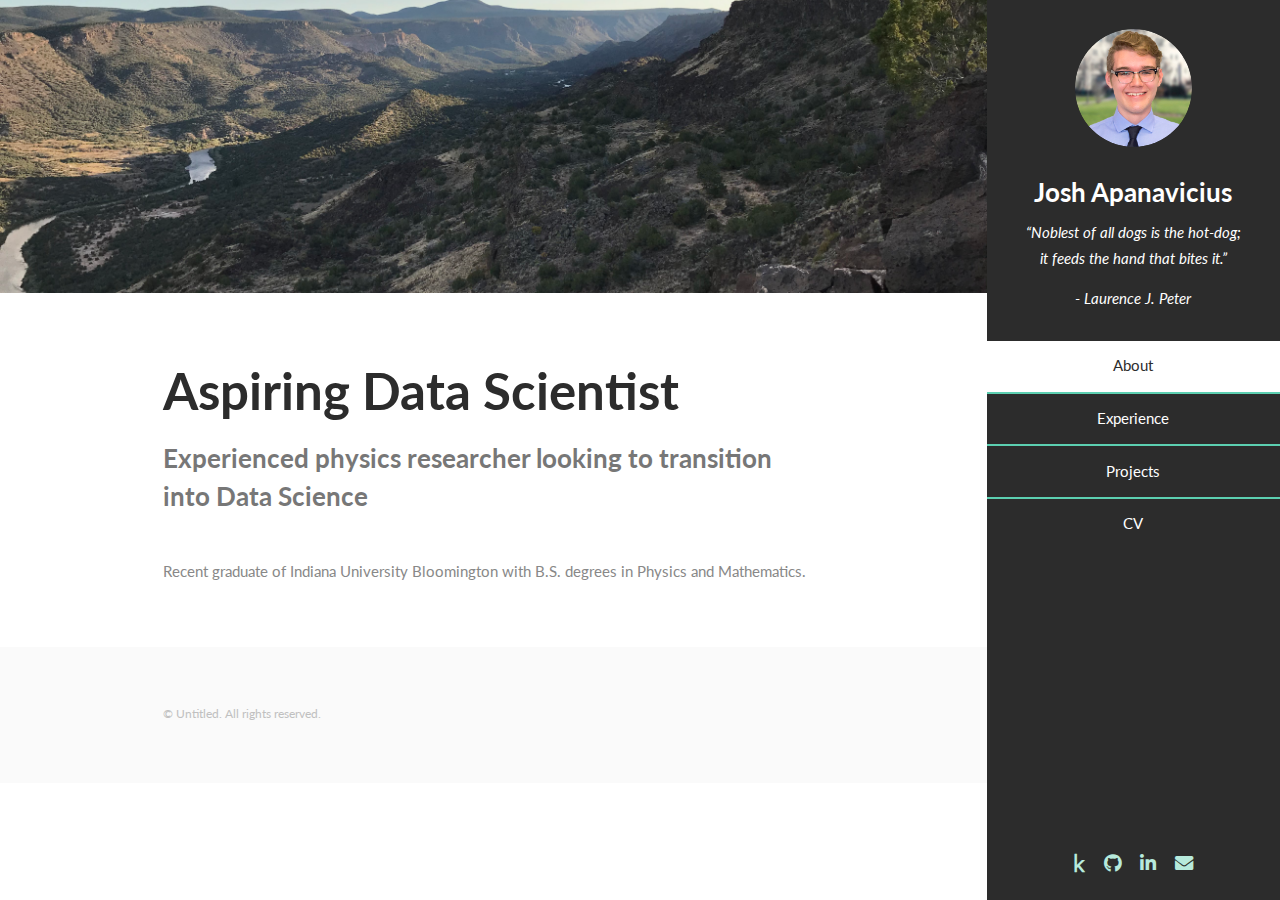
==== commit 260140d2: "Updated index.html" ====
--- a/index.html
+++ b/index.html
@@ -6,7 +6,7 @@
 -->
 <html>
 	<head>
-		<title>Read Only by HTML5 UP</title>
+		<title>Josh Apanavicius</title>
 		<meta charset="utf-8" />
 		<meta name="viewport" content="width=device-width, initial-scale=1, user-scalable=no" />
 		<link rel="stylesheet" href="assets/css/main.css" />
@@ -28,7 +28,7 @@
 						<li><a href="#one" class="active">About</a></li>
 						<li><a href="experience.html">Experience</a></li>
 						<li><a href="projects.html" class="active">Projects</a></li>
-						<li><a href="cv/apanavicius_j_cv.pdf" target="_blank">Résumé</a></li>
+						<li><a href="cv/apanavicius_j_cv.pdf" target="_blank">CV</a></li>
 					</ul>
 				</nav>
 				<footer>
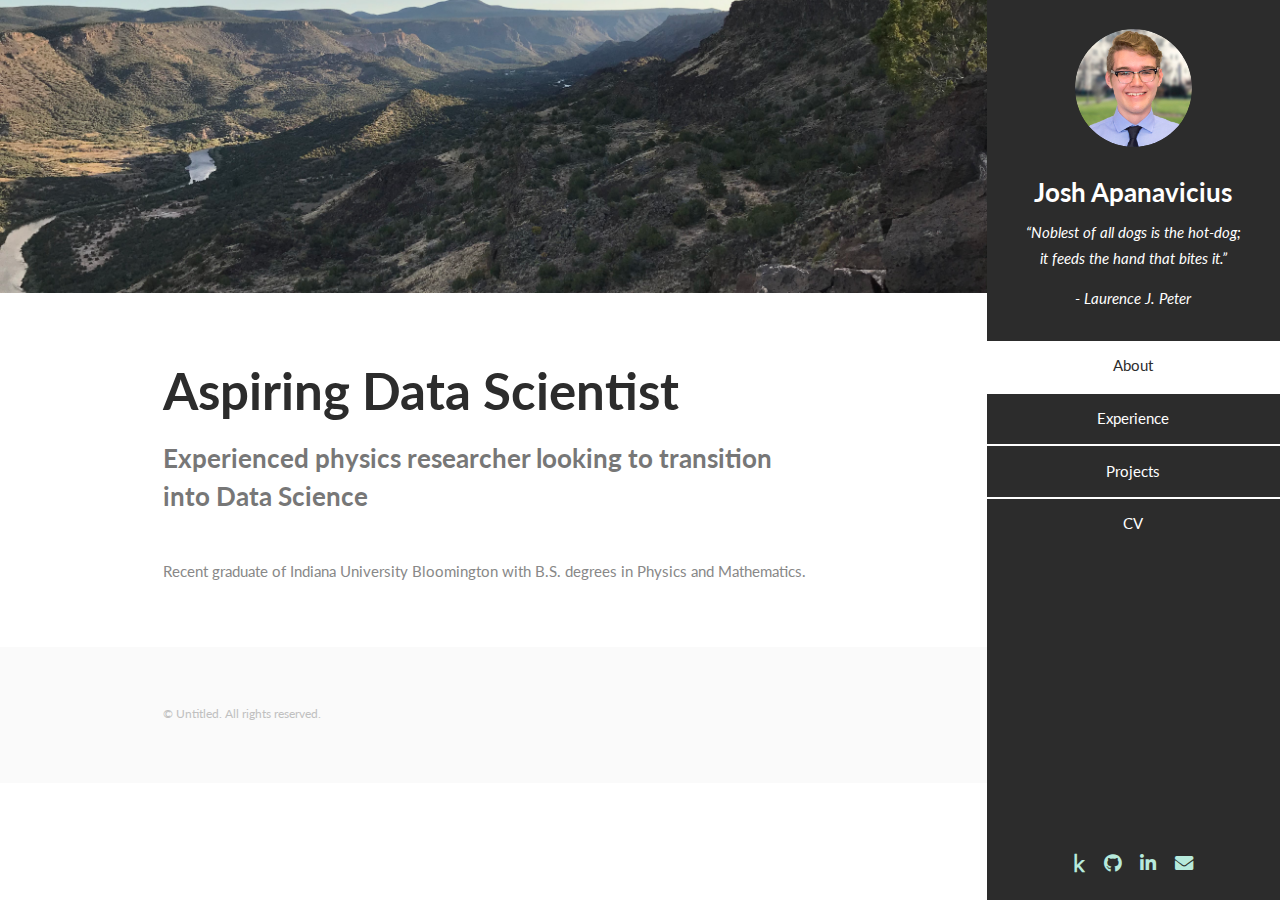
==== commit e32af48c: "Updated links and colors in nav." ====
--- a/index.html
+++ b/index.html
@@ -10,6 +10,7 @@
 		<meta charset="utf-8" />
 		<meta name="viewport" content="width=device-width, initial-scale=1, user-scalable=no" />
 		<link rel="stylesheet" href="assets/css/main.css" />
+		<link rel="icon" href="images/josh.jpg">
 	</head>
 	<body class="is-preload">
 
--- a/assets/css/main.css
+++ b/assets/css/main.css
@@ -2789,7 +2789,8 @@
 			}
 
 				#header > nav ul li {
-					border-top: solid 2px #5ccfb1;
+					/* border-top: solid 2px #5ccfb1; */
+					border-top: solid 2px #fff;
 					display: block;
 					padding: 0;
 				}
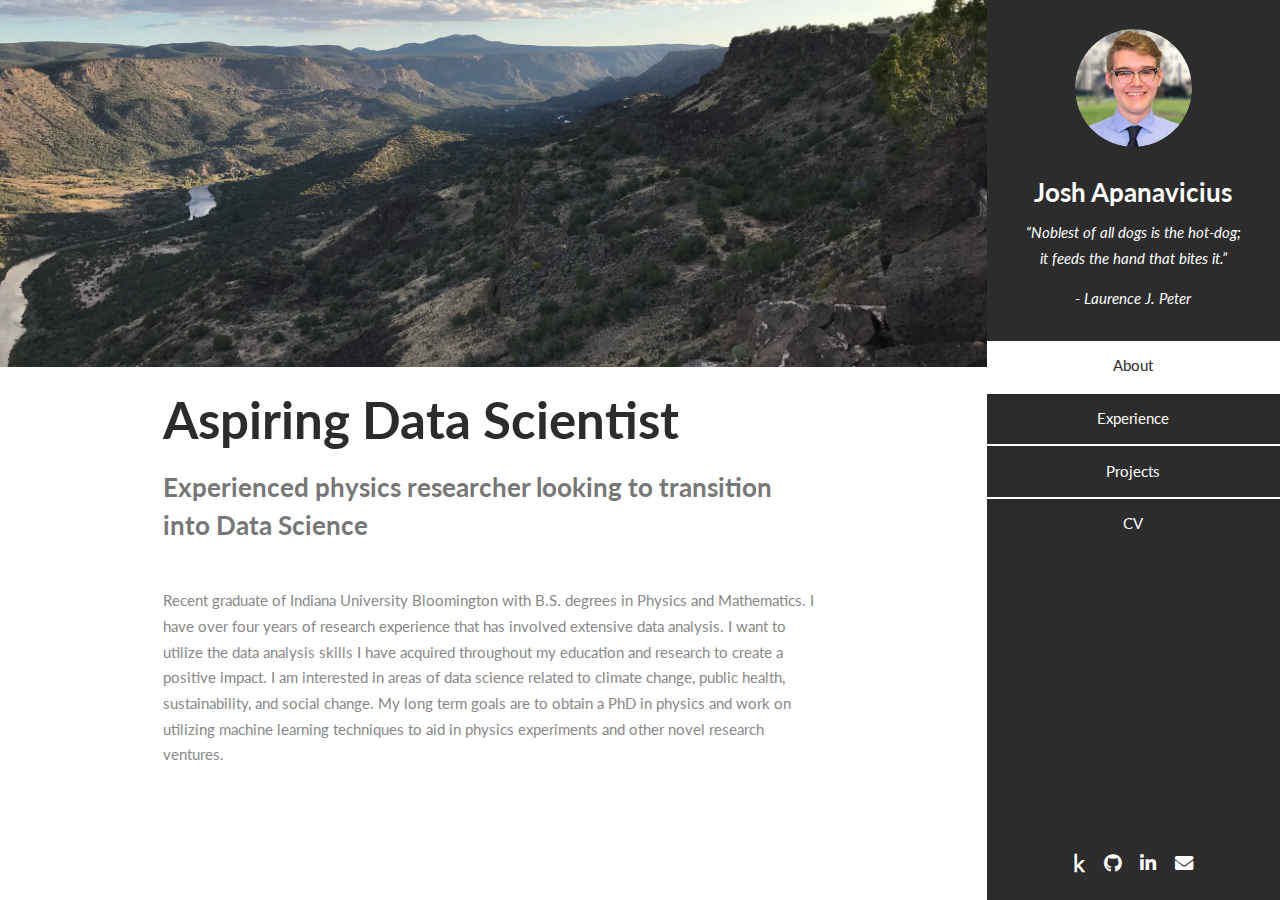
==== commit b0ef6f16: "Updated site with more features and information." ====
--- a/index.html
+++ b/index.html
@@ -29,7 +29,7 @@
 						<li><a href="#one" class="active">About</a></li>
 						<li><a href="experience.html">Experience</a></li>
 						<li><a href="projects.html" class="active">Projects</a></li>
-						<li><a href="cv/apanavicius_j_cv.pdf" target="_blank">CV</a></li>
+						<li><a href="apanavicius_j_cv.pdf" target="_blank">CV</a></li>
 					</ul>
 				</nav>
 				<footer>
@@ -58,14 +58,14 @@
 										<h2>Aspiring Data Scientist</h2>
 										<p>Experienced physics researcher looking to transition into Data Science</p>
 									</header>
-									<p>Recent graduate of Indiana University Bloomington with B.S. degrees in Physics and Mathematics. </p>
+									<p>Recent graduate of Indiana University Bloomington with B.S. degrees in Physics and Mathematics. I have over four years of research experience that has involved extensive data analysis. I want to utilize the data analysis skills I have acquired throughout my education and research to create a positive impact. I am interested in areas of data science related to climate change, public health, sustainability, and social change. My long term goals are to obtain a PhD in physics and work on utilizing machine learning techniques to aid in physics experiments and other novel research ventures.</p>
 								</div>
 							</section>
 
 					</div>
 
 				<!-- Footer -->
-					<section id="footer">
+					<!-- <section id="footer">
 						<div class="container">
 							<ul class="copyright">
 								<li>&copy; Untitled. All rights reserved.</li>
@@ -73,7 +73,7 @@
 						</div>
 					</section>
 
-			</div>
+			</div> -->
 
 		<!-- Scripts -->
 			<script src="assets/js/jquery.min.js"></script>
--- a/assets/css/main.css
+++ b/assets/css/main.css
@@ -23,11 +23,14 @@
 	border: 0;
 	font-size: 100%;
 	font: inherit;
-	vertical-align: baseline;}
+	vertical-align: baseline;
+	scroll-behavior: smooth;
+}
 
 article, aside, details, figcaption, figure,
 footer, header, hgroup, menu, nav, section {
-	display: block;}
+	display: block;
+}
 
 body {
 	line-height: 1;
@@ -73,6 +76,25 @@
 }
 
 /* Basic */
+	#myBtn {
+	  display: none;
+	  position: fixed;
+	  bottom: 1em;
+	  left: 1em;
+	  z-index: 99;
+	  font-size: 1em;
+	  border-style: solid;
+	  outline: none;
+	  background-color: white;
+	  color: black;
+	  cursor: pointer;
+	  padding: 0.75em;
+	  border-radius: 0.5em;
+	}
+
+	#myBtn:hover {
+	  background-color: #555;
+	}
 
 	html {
 		box-sizing: border-box;
@@ -134,7 +156,7 @@
 	}
 
 	h1, h2, h3, h4, h5, h6 {
-		color: #777;
+		color: #000;
 		font-weight: 700;
 		line-height: 1em;
 		margin: 0 0 0.5625em 0;
@@ -2200,7 +2222,7 @@
 
 		.image.main {
 			display: block;
-			height: 20em;
+			height: 25em;
 			border-radius: 0;
 		}
 
@@ -2246,7 +2268,21 @@
 				}
 
 	dl {
-		margin: 0 0 2.25em 0;
+		display: block;
+		margin-top: 1em;
+		margin-bottom: 1em;
+		margin-left: 0;
+		margin-right: 0;
+	}
+
+	dt {
+  		display: block;
+		color: black;
+	}
+
+	dd {
+		  display: block;
+		  margin-left: 40px;
 	}
 
 /* Actions */
@@ -2772,7 +2808,7 @@
 			}
 
 				#header > footer .icons li a {
-					color: #b7eadc;
+					color: #fff;
 				}
 
 		#header > nav {
@@ -2837,6 +2873,11 @@
 			border-top: 0;
 		}
 
+		#main > nav > .toc {
+			position:sticky;,
+			align-self: start;
+		}
+
 /* Footer */
 
 	#footer {
@@ -2904,7 +2945,7 @@
 		/* Main */
 
 			#main > section > .container {
-				padding: 4em 0 2em 0;
+				padding: 1em 0 2em 0;
 			}
 
 	}
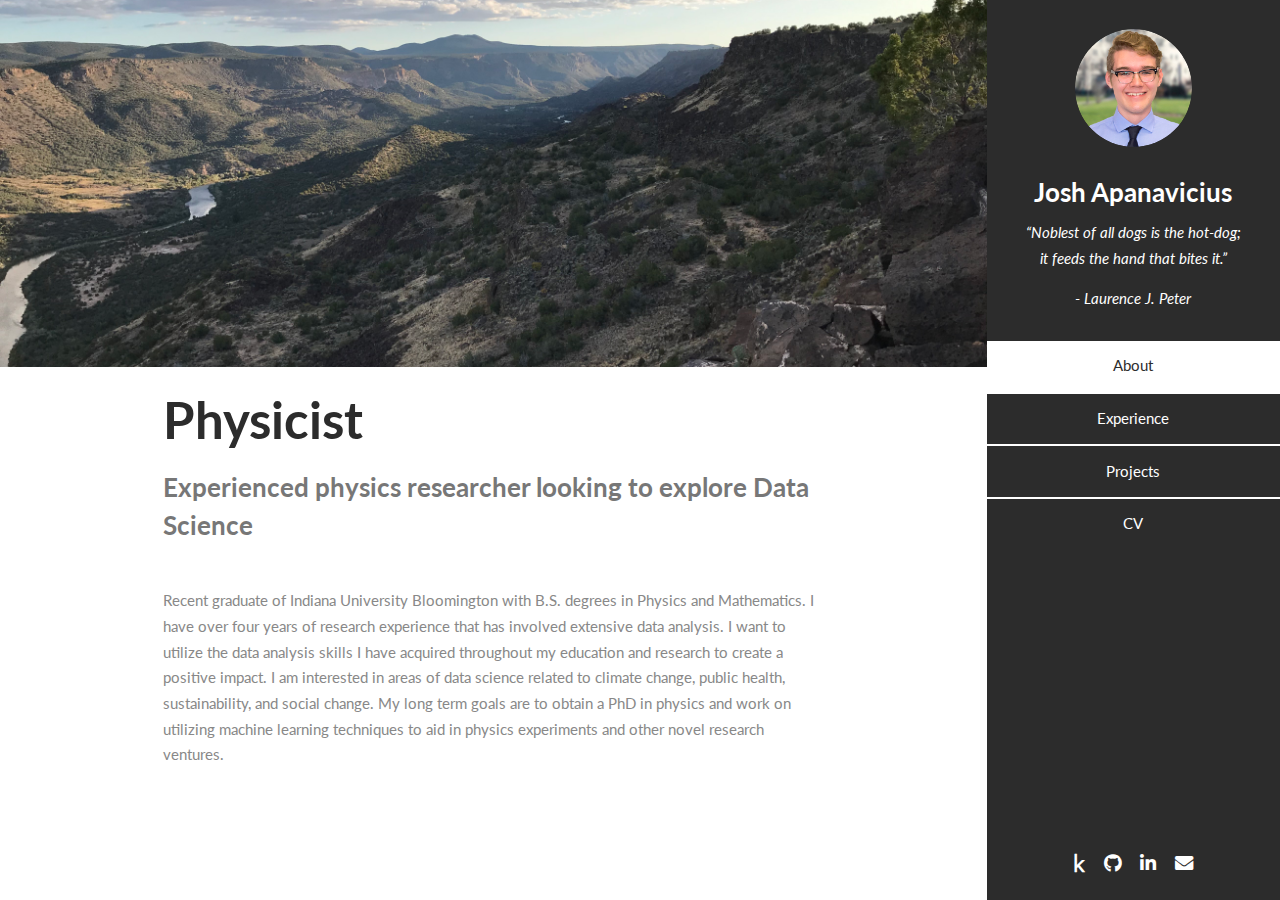
==== commit ed005f6c: "Updated index.html" ====
--- a/index.html
+++ b/index.html
@@ -55,8 +55,8 @@
 								</div>
 								<div class="container">
 									<header class="major">
-										<h2>Aspiring Data Scientist</h2>
-										<p>Experienced physics researcher looking to transition into Data Science</p>
+										<h2>Physicist</h2>
+										<p>Experienced physics researcher looking to explore Data Science</p>
 									</header>
 									<p>Recent graduate of Indiana University Bloomington with B.S. degrees in Physics and Mathematics. I have over four years of research experience that has involved extensive data analysis. I want to utilize the data analysis skills I have acquired throughout my education and research to create a positive impact. I am interested in areas of data science related to climate change, public health, sustainability, and social change. My long term goals are to obtain a PhD in physics and work on utilizing machine learning techniques to aid in physics experiments and other novel research ventures.</p>
 								</div>
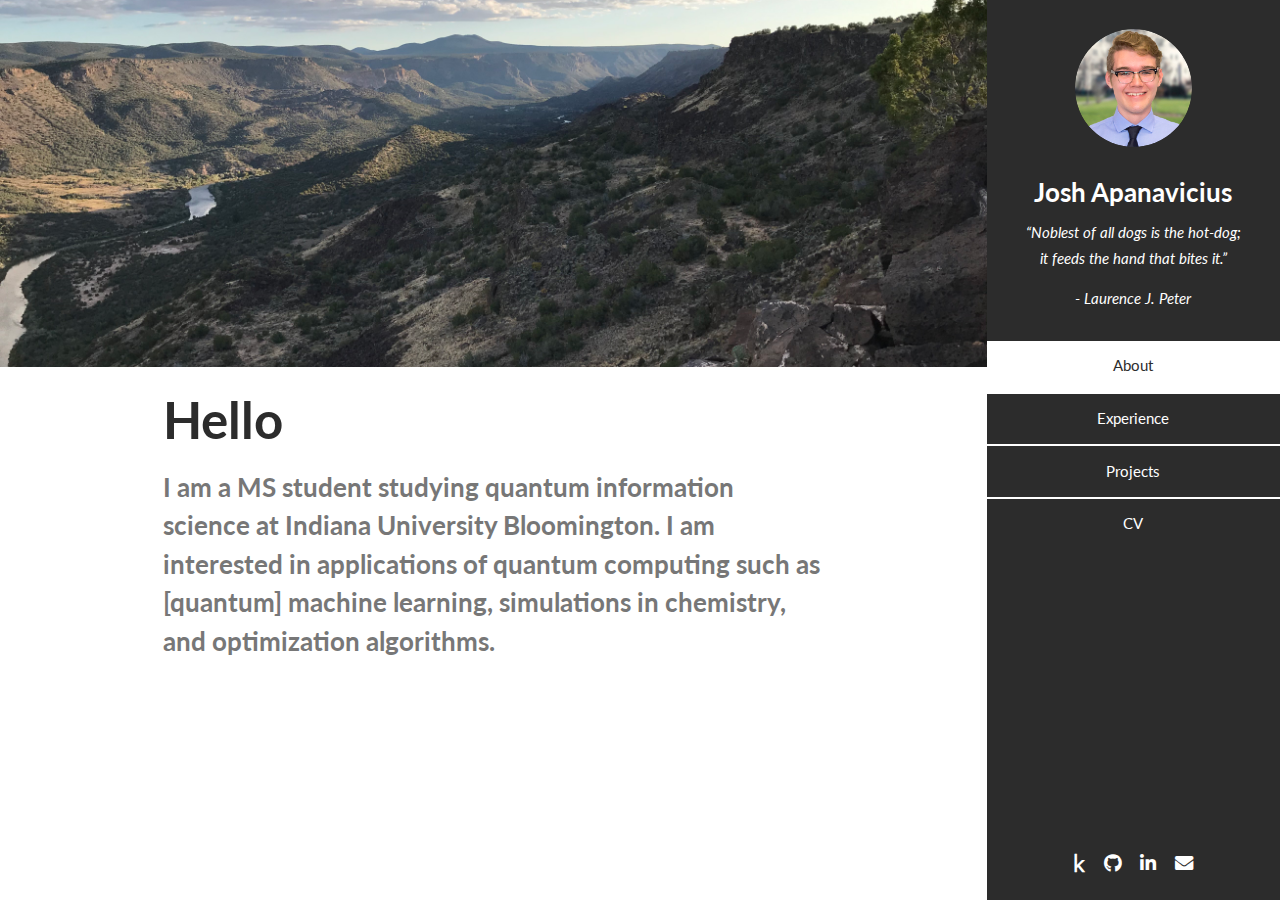
==== commit 6c1c14e3: "Updates and changes." ====
--- a/index.html
+++ b/index.html
@@ -55,10 +55,10 @@
 								</div>
 								<div class="container">
 									<header class="major">
-										<h2>Physicist</h2>
-										<p>Experienced physics researcher looking to explore Data Science</p>
+										<h2>Hello</h2>
+										<p>I am a MS student studying quantum information science at Indiana University Bloomington. I am interested in applications of quantum computing such as [quantum] machine learning, simulations in chemistry, and optimization algorithms.</p>
 									</header>
-									<p>Recent graduate of Indiana University Bloomington with B.S. degrees in Physics and Mathematics. I have over four years of research experience that has involved extensive data analysis. I want to utilize the data analysis skills I have acquired throughout my education and research to create a positive impact. I am interested in areas of data science related to climate change, public health, sustainability, and social change. My long term goals are to obtain a PhD in physics and work on utilizing machine learning techniques to aid in physics experiments and other novel research ventures.</p>
+									<p></p>
 								</div>
 							</section>
 
@@ -71,6 +71,7 @@
 								<li>&copy; Untitled. All rights reserved.</li>
 							</ul>
 						</div>
+						Recent graduate of Indiana University Bloomington with B.S. degrees in Physics and Mathematics. I have over four years of research experience that has involved extensive data analysis. I want to utilize the data analysis skills I have acquired throughout my education and research to create a positive impact. I am interested in areas of data science related to climate change, public health, sustainability, and social change. My long term goals are to obtain a PhD in physics and work on utilizing machine learning techniques to aid in physics experiments and other novel research ventures.
 					</section>
 
 			</div> -->
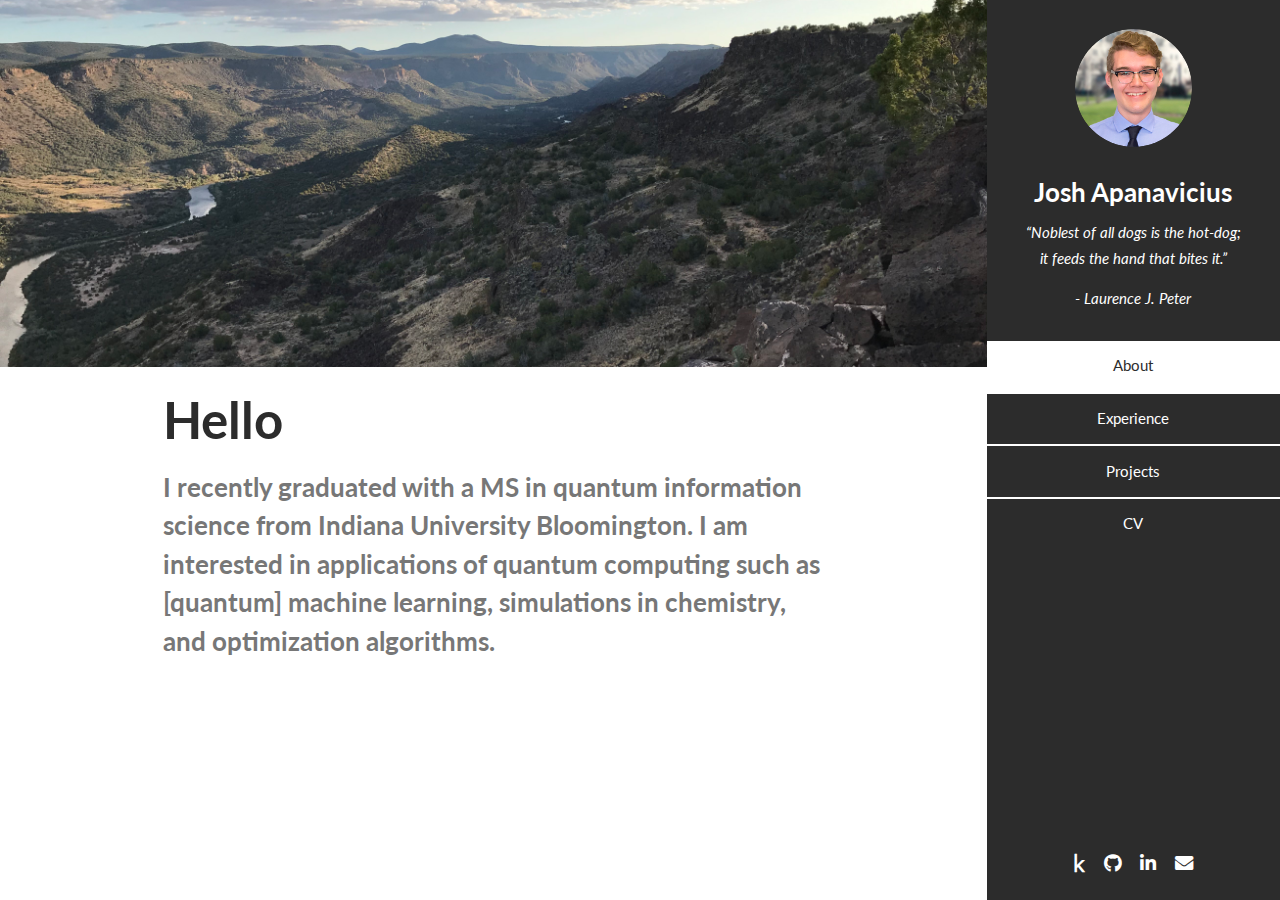
==== commit a5b7d9be: "Update" ====
--- a/index.html
+++ b/index.html
@@ -56,7 +56,7 @@
 								<div class="container">
 									<header class="major">
 										<h2>Hello</h2>
-										<p>I am a MS student studying quantum information science at Indiana University Bloomington. I am interested in applications of quantum computing such as [quantum] machine learning, simulations in chemistry, and optimization algorithms.</p>
+										<p>I recently graduated with a MS in quantum information science from Indiana University Bloomington. I am interested in applications of quantum computing such as [quantum] machine learning, simulations in chemistry, and optimization algorithms.</p>
 									</header>
 									<p></p>
 								</div>
